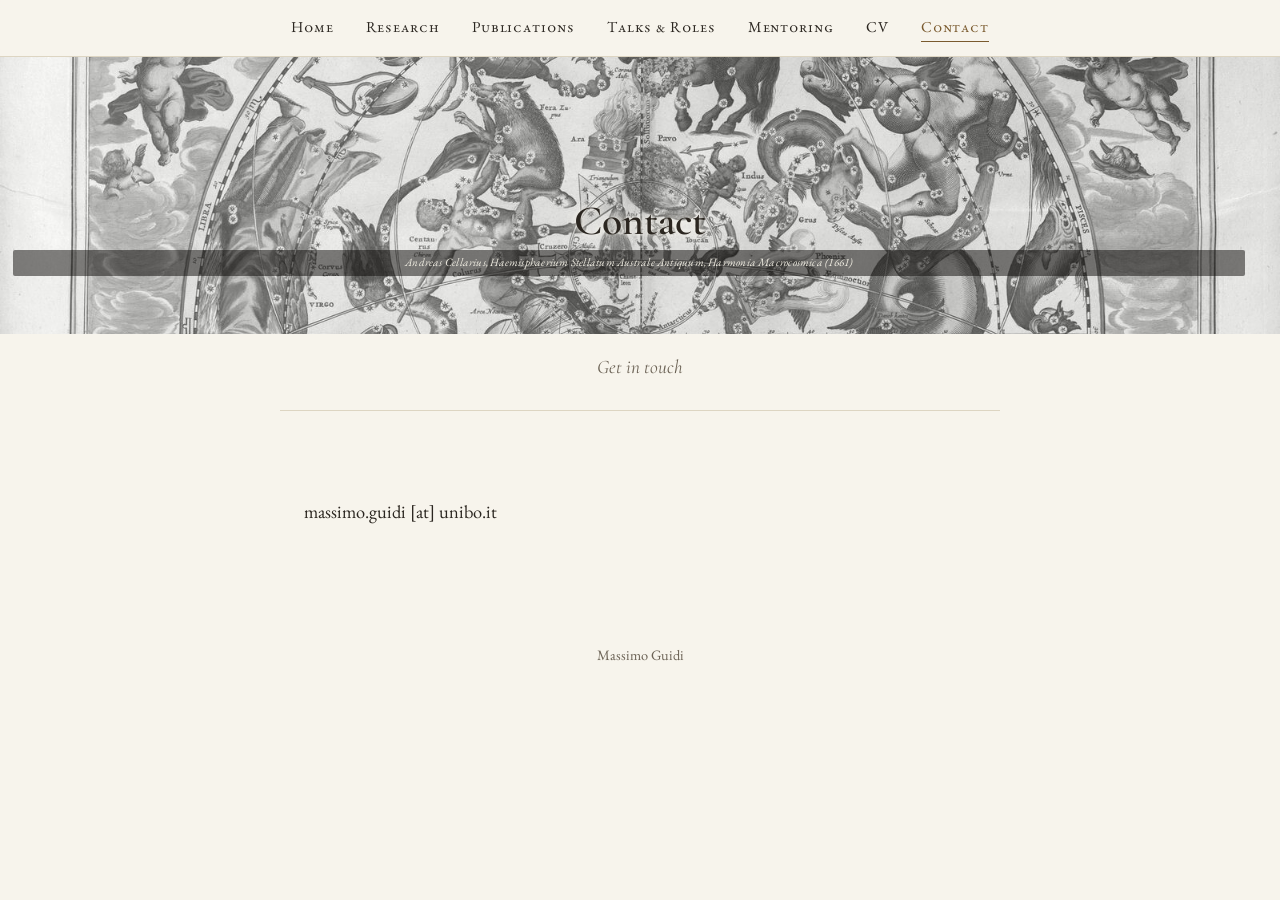
==== contact.html @ 54c82205 "Fix hero centering bug (animation was overriding transform), move card links inside hero image with " ====
<!doctype html>
<html lang="en">
<head>
<meta charset="utf-8">
<meta name="viewport" content="width=device-width, initial-scale=1">
<title>Contact — Massimo Guidi</title>
<link rel="stylesheet" href="style.css">
</head>
<body>

<nav class="topnav static" id="topnav">
  <a href="index.html">Home</a>
  <a href="research.html">Research</a>
  <a href="publications.html">Publications</a>
  <a href="talks.html">Talks &amp; Roles</a>
  <a href="mentoring.html">Mentoring</a>
  <a href="cv.html">CV</a>
  <a href="contact.html" class="current">Contact</a>
</nav>

<header class="page-header contact">
  <h1>Contact</h1>
  <p class="image-credit">Andreas Cellarius, <em>Haemisphaerium Stellatum Australe Antiquum</em>, <em>Harmonia Macrocosmica</em> (1661)</p>
</header>
<p class="page-subtitle">Get in touch</p>

<main>
  <section class="reveal visible">
    <p>massimo.guidi [at] unibo.it</p>
  </section>
</main>

<footer>
  <p>Massimo Guidi</p>
</footer>

<a href="#top" class="back-to-top" id="backToTop" aria-label="Back to top">&#8593;</a>

<script src="script.js"></script>
</body>
</html>
---- style.css ----
@import url('https://fonts.googleapis.com/css2?family=Cormorant+Garamond:ital,wght@0,400;0,600;1,400&family=EB+Garamond:ital,wght@0,400;0,500;1,400&display=swap');

:root {
  --ink: #2b2620;
  --muted: #6b6255;
  --parchment: #f7f4ec;
  --accent: #7a5a2e;
  --rule: #ddd5c2;
  --max-width: 720px;
}

* { box-sizing: border-box; }

html { scroll-behavior: smooth; }

body {
  margin: 0;
  background: var(--parchment);
  color: var(--ink);
  font-family: 'EB Garamond', Georgia, serif;
  font-size: 1.15rem;
  line-height: 1.75;
}

main, footer, .hero-inner {
  max-width: var(--max-width);
  margin: 0 auto;
  padding: 0 1.5rem;
}

main { padding-top: 3rem; padding-bottom: 3rem; }
footer { padding-top: 1.5rem; padding-bottom: 3rem; }

/* Sticky nav, small caps, minimal */
.topnav {
  position: fixed;
  top: 0; left: 0; right: 0;
  z-index: 10;
  display: flex;
  justify-content: center;
  gap: 2rem;
  padding: 0.9rem 1rem;
  background: rgba(247, 244, 236, 0.92);
  backdrop-filter: blur(6px);
  border-bottom: 1px solid var(--rule);
  font-family: 'EB Garamond', Georgia, serif;
  font-variant: small-caps;
  letter-spacing: 0.06em;
  font-size: 0.95rem;
  transform: translateY(-100%);
  transition: transform 0.25s ease;
}

.topnav.visible { transform: translateY(0); }
.topnav.static { position: static; transform: none; }

.topnav a { color: var(--ink); text-decoration: none; }
.topnav a:hover, .topnav a.current { color: var(--accent); border-bottom: 1px solid var(--accent); }

/* Hero: Flammarion engraving, desaturated, vignette for legibility */
.hero {
  position: relative;
  color: #f5f3ec;
  background: #0c0a08;
}

.hero-img {
  display: block;
  width: 100%;
  height: auto;
  filter: grayscale(1) contrast(1.05);
}

.hero::before {
  content: "";
  position: absolute;
  top: 0; left: 0; right: 0;
  height: 50%;
  background: linear-gradient(180deg, rgba(10,9,7,0.82) 0%, rgba(10,9,7,0.45) 65%, rgba(10,9,7,0) 100%);
  pointer-events: none;
  z-index: 1;
}

.hero::after {
  content: "";
  position: absolute;
  bottom: 0; left: 0; right: 0;
  height: 22%;
  background: linear-gradient(0deg, rgba(10,9,7,0.88) 0%, rgba(10,9,7,0.55) 70%, rgba(10,9,7,0) 100%);
  pointer-events: none;
  z-index: 1;
}

.hero-inner {
  position: absolute;
  top: 0; left: 50%;
  width: 100%;
  z-index: 2;
  padding-top: 3rem;
  text-align: center;
  animation: hero-fade-up 1s ease both;
}

@keyframes hero-fade-up {
  from { opacity: 0; transform: translate(-50%, 14px); }
  to   { opacity: 1; transform: translate(-50%, 0); }
}

.hero h1 {
  font-family: 'Cormorant Garamond', Georgia, serif;
  font-weight: 600;
  font-size: clamp(2.4rem, 6vw, 3.4rem);
  margin: 0 0 0.5rem;
  letter-spacing: 0.02em;
}

.hero .tagline {
  font-family: 'Cormorant Garamond', Georgia, serif;
  font-style: italic;
  font-size: 1.35rem;
  color: #e8e4d8;
  margin: 0 auto 0.5rem;
  max-width: 32em;
}

.hero .affiliation {
  font-size: 1rem;
  color: #c9c3b3;
  margin: 0 0 2rem;
  letter-spacing: 0.02em;
}

.icon-links {
  display: flex;
  justify-content: center;
  gap: 1rem;
  margin-bottom: 1rem;
}

.icon-links a {
  color: #e8e4d8;
  display: inline-flex;
  padding: 0.4rem;
  border-radius: 50%;
  transition: color 0.2s ease, background 0.2s ease;
}

.icon-links a:hover {
  color: #ffffff;
  background: rgba(255,255,255,0.12);
}

.hero-cards {
  position: absolute;
  bottom: 0; left: 50%;
  transform: translateX(-50%);
  width: 100%;
  max-width: 780px;
  z-index: 2;
  padding: 1.5rem 1.5rem 2.4rem;
  display: grid;
  grid-template-columns: repeat(auto-fit, minmax(150px, 1fr));
  gap: 0.9rem;
}

.hero-cards a {
  display: block;
  padding: 0.9rem 1rem;
  background: rgba(10, 9, 7, 0.45);
  backdrop-filter: blur(3px);
  border: 1px solid rgba(245, 243, 236, 0.25);
  border-radius: 2px;
  text-align: center;
  text-decoration: none;
  color: #f5f3ec;
  transition: background 0.2s ease, border-color 0.2s ease, transform 0.2s ease;
}

.hero-cards a:hover {
  background: rgba(10, 9, 7, 0.65);
  border-color: #cbb98a;
  transform: translateY(-2px);
}

.hero-cards .card-title {
  display: block;
  font-family: 'Cormorant Garamond', Georgia, serif;
  font-variant: small-caps;
  letter-spacing: 0.06em;
  font-size: 1.15rem;
  margin-bottom: 0.2rem;
}

.hero-cards .card-hint {
  display: block;
  font-size: 0.78rem;
  color: #d6d1c2;
}

.image-credit {
  position: absolute;
  z-index: 2;
  font-family: 'EB Garamond', Georgia, serif;
  font-style: italic;
  font-size: 0.7rem;
  letter-spacing: 0.02em;
  color: #f0ede2;
  background: rgba(10, 9, 7, 0.5);
  padding: 0.2rem 0.55rem;
  border-radius: 2px;
}

.hero .image-credit { bottom: 0.6rem; right: 0.8rem; }

/* Section page header (for inner pages, no big hero) */
.page-header {
  position: relative;
  overflow: hidden;
  padding: 8rem 1.5rem 2.2rem;
  text-align: center;
}

.page-header .image-credit { bottom: 0.5rem; right: 0.7rem; }

.page-subtitle {
  max-width: var(--max-width);
  margin: 0 auto;
  padding: 1.1rem 1.5rem 0;
  text-align: center;
  font-family: 'Cormorant Garamond', Georgia, serif;
  font-style: italic;
  color: var(--muted);
  font-size: 1.2rem;
  border-bottom: 1px solid var(--rule);
  padding-bottom: 1.6rem;
  margin-bottom: 0.5rem;
}

.page-header::before,
.page-header::after {
  content: "";
  position: absolute;
  inset: 0;
}

.page-header::before {
  background-position: center 30%;
  background-size: cover;
  filter: grayscale(1) contrast(1.05);
  opacity: 0.95;
}

.page-header::after {
  background: rgba(247,244,236,0.15);
}

.page-header > * { position: relative; z-index: 1; }

.page-header.research::before      { background-image: url('assets/astronomer.jpg'); }
.page-header.publications::before  { background-image: url('assets/geographer.jpg'); }
.page-header.talks::before         { background-image: url('assets/galileo-telescope.jpg'); }
.page-header.mentoring::before     { background-image: url('assets/cellarius-cosmos.jpg'); }
.page-header.cv::before            { background-image: url('assets/cv-instrument.jpg'); }
.page-header.contact::before       { background-image: url('assets/contact-starchart.jpg'); }

.page-header h1 {
  font-family: 'Cormorant Garamond', Georgia, serif;
  font-weight: 600;
  font-size: 2.6rem;
  margin: 0;
  text-shadow: 0 0 14px var(--parchment), 0 0 4px var(--parchment);
}

/* Content */
section {
  padding: 1.75rem 0;
  border-bottom: 1px solid var(--rule);
  opacity: 0;
  transform: translateY(16px);
  transition: opacity 0.6s ease, transform 0.6s ease;
}

section.visible { opacity: 1; transform: translateY(0); }
section:last-child { border-bottom: none; }

h2 {
  font-family: 'Cormorant Garamond', Georgia, serif;
  font-weight: 600;
  font-size: 1.6rem;
  margin: 0 0 0.85rem;
  color: var(--ink);
}

h3 {
  font-variant: small-caps;
  letter-spacing: 0.05em;
  font-size: 1rem;
  color: var(--muted);
  margin: 1.5rem 0 0.6rem;
  font-weight: 400;
}

p { margin: 0 0 0.9rem; }

ul { margin: 0 0 0.9rem; padding-left: 1.2rem; }
li { margin-bottom: 0.55rem; }

a { color: var(--accent); }
a:hover { color: #55401f; }

/* Ornamental divider between entries */
.entry {
  padding: 0.9rem 0;
  border-top: 1px solid var(--rule);
}

.entry:first-child { border-top: none; padding-top: 0; }

.entry p { margin: 0 0 0.3rem; }
.entry p:last-child { margin-bottom: 0; }

.status {
  font-variant: small-caps;
  letter-spacing: 0.03em;
  font-size: 0.85rem;
  color: var(--accent);
  border: 1px solid var(--accent);
  border-radius: 2px;
  padding: 0.05rem 0.4rem;
  margin-left: 0.4rem;
}

.full-list {
  font-size: 0.95rem;
  color: var(--muted);
}

footer {
  font-size: 0.9rem;
  color: var(--muted);
  text-align: center;
}

/* Back-to-top button */
.back-to-top {
  position: fixed;
  right: 1.25rem;
  bottom: 1.25rem;
  width: 2.4rem;
  height: 2.4rem;
  display: flex;
  align-items: center;
  justify-content: center;
  border-radius: 50%;
  background: var(--accent);
  color: #fff;
  text-decoration: none;
  font-size: 1.1rem;
  opacity: 0;
  pointer-events: none;
  transform: translateY(10px);
  transition: opacity 0.25s ease, transform 0.25s ease;
  box-shadow: 0 2px 8px rgba(0,0,0,0.15);
}

.back-to-top.visible { opacity: 1; pointer-events: auto; transform: translateY(0); }
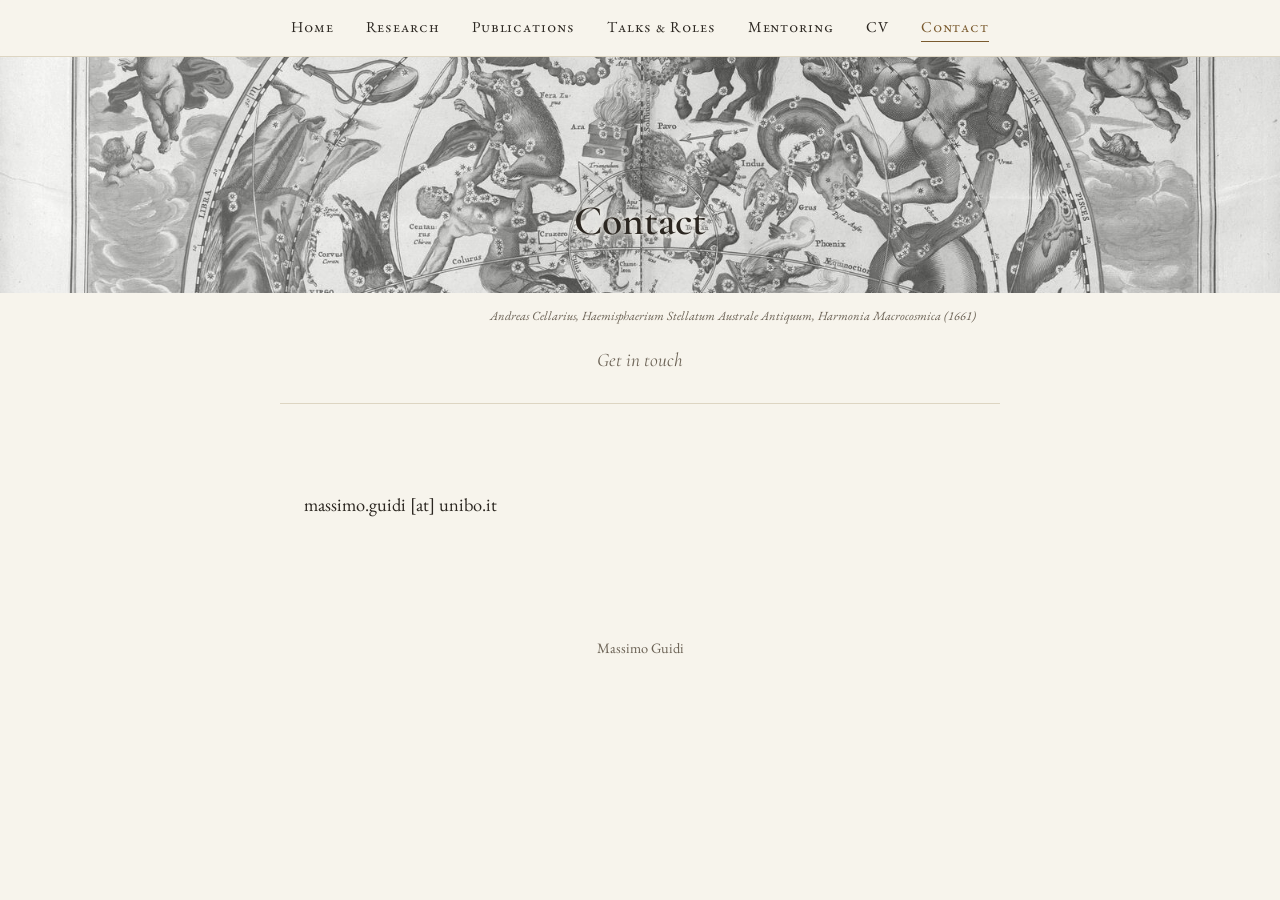
==== commit 790371a6: "Home: bigger text, tighter spacing, PhD line, ornamental divider. Inner pages: move image credit off" ====
--- a/contact.html
+++ b/contact.html
@@ -20,8 +20,8 @@
 
 <header class="page-header contact">
   <h1>Contact</h1>
-  <p class="image-credit">Andreas Cellarius, <em>Haemisphaerium Stellatum Australe Antiquum</em>, <em>Harmonia Macrocosmica</em> (1661)</p>
 </header>
+<p class="page-credit">Andreas Cellarius, <em>Haemisphaerium Stellatum Australe Antiquum</em>, <em>Harmonia Macrocosmica</em> (1661)</p>
 <p class="page-subtitle">Get in touch</p>
 
 <main>
--- a/style.css
+++ b/style.css
@@ -109,41 +109,69 @@
 .hero h1 {
   font-family: 'Cormorant Garamond', Georgia, serif;
   font-weight: 600;
-  font-size: clamp(2.4rem, 6vw, 3.4rem);
-  margin: 0 0 0.5rem;
+  font-size: clamp(3rem, 7.5vw, 4.6rem);
+  margin: 0 0 0.6rem;
   letter-spacing: 0.02em;
 }
 
 .hero .tagline {
   font-family: 'Cormorant Garamond', Georgia, serif;
   font-style: italic;
-  font-size: 1.35rem;
+  font-size: clamp(1.3rem, 2.2vw, 1.7rem);
   color: #e8e4d8;
-  margin: 0 auto 0.5rem;
-  max-width: 32em;
+  margin: 0 auto 0.7rem;
+  max-width: 34em;
 }
 
 .hero .affiliation {
+  font-size: 1.15rem;
+  color: #c9c3b3;
+  margin: 0 0 0.35rem;
+  letter-spacing: 0.02em;
+}
+
+.hero .phd-line {
   font-size: 1rem;
-  color: #c9c3b3;
-  margin: 0 0 2rem;
+  color: #a9a6d6;
+  margin: 0 0 1.4rem;
   letter-spacing: 0.02em;
+  font-variant: small-caps;
+}
+
+.hero-divider {
+  width: 90px;
+  height: 1px;
+  margin: 0 auto 1.5rem;
+  background: linear-gradient(90deg, transparent, #cbb98a, transparent);
+  position: relative;
+}
+
+.hero-divider::after {
+  content: "✦";
+  position: absolute;
+  top: 50%; left: 50%;
+  transform: translate(-50%, -50%);
+  color: #cbb98a;
+  font-size: 0.85rem;
+  background: transparent;
 }
 
 .icon-links {
   display: flex;
   justify-content: center;
-  gap: 1rem;
-  margin-bottom: 1rem;
+  gap: 1.1rem;
+  margin-bottom: 0;
 }
 
 .icon-links a {
   color: #e8e4d8;
   display: inline-flex;
-  padding: 0.4rem;
+  padding: 0.45rem;
   border-radius: 50%;
   transition: color 0.2s ease, background 0.2s ease;
 }
+
+.icon-links a svg { width: 22px; height: 22px; }
 
 .icon-links a:hover {
   color: #ffffff;
@@ -152,20 +180,20 @@
 
 .hero-cards {
   position: absolute;
-  bottom: 0; left: 50%;
+  bottom: 12%; left: 50%;
   transform: translateX(-50%);
   width: 100%;
-  max-width: 780px;
+  max-width: 840px;
   z-index: 2;
-  padding: 1.5rem 1.5rem 2.4rem;
+  padding: 0 1.5rem;
   display: grid;
-  grid-template-columns: repeat(auto-fit, minmax(150px, 1fr));
-  gap: 0.9rem;
+  grid-template-columns: repeat(auto-fit, minmax(160px, 1fr));
+  gap: 1.1rem;
 }
 
 .hero-cards a {
   display: block;
-  padding: 0.9rem 1rem;
+  padding: 1.15rem 1.1rem;
   background: rgba(10, 9, 7, 0.45);
   backdrop-filter: blur(3px);
   border: 1px solid rgba(245, 243, 236, 0.25);
@@ -187,13 +215,13 @@
   font-family: 'Cormorant Garamond', Georgia, serif;
   font-variant: small-caps;
   letter-spacing: 0.06em;
-  font-size: 1.15rem;
-  margin-bottom: 0.2rem;
+  font-size: 1.35rem;
+  margin-bottom: 0.25rem;
 }
 
 .hero-cards .card-hint {
   display: block;
-  font-size: 0.78rem;
+  font-size: 0.85rem;
   color: #d6d1c2;
 }
 
@@ -220,7 +248,16 @@
   text-align: center;
 }
 
-.page-header .image-credit { bottom: 0.5rem; right: 0.7rem; }
+.page-credit {
+  max-width: var(--max-width);
+  margin: 0.7rem auto 0;
+  padding: 0 1.5rem;
+  text-align: right;
+  font-family: 'EB Garamond', Georgia, serif;
+  font-style: italic;
+  font-size: 0.78rem;
+  color: var(--muted);
+}
 
 .page-subtitle {
   max-width: var(--max-width);
@@ -307,6 +344,11 @@
 
 a { color: var(--accent); }
 a:hover { color: #55401f; }
+
+.links {
+  font-size: 0.85rem;
+  letter-spacing: 0.02em;
+}
 
 /* Ornamental divider between entries */
 .entry {
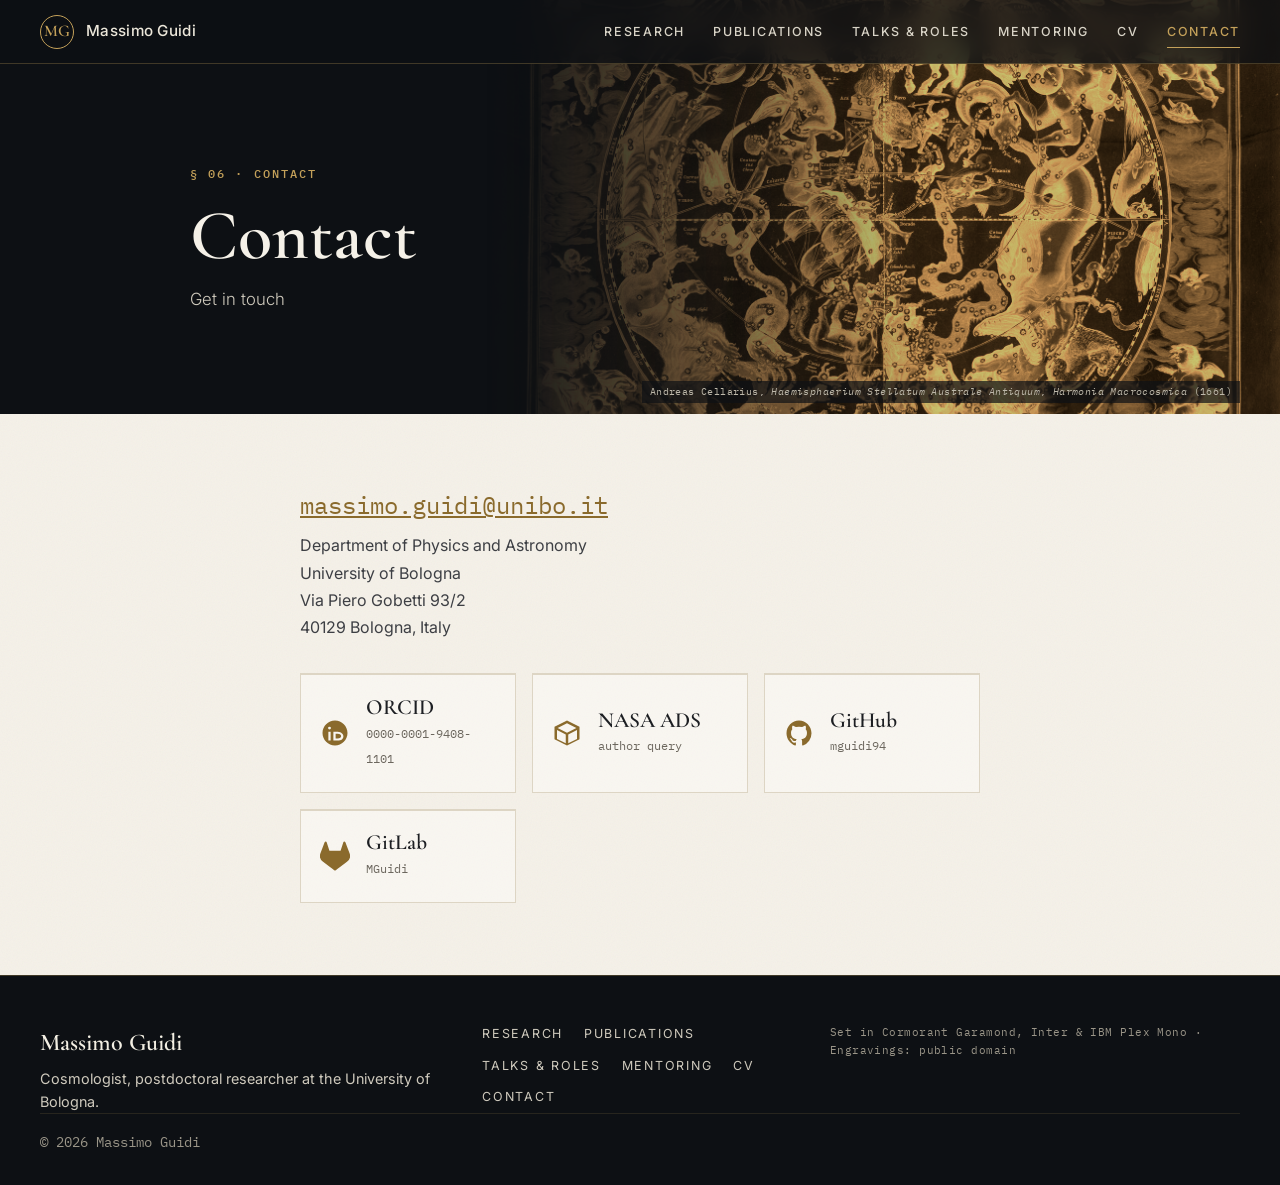
==== commit 6b1383c3: "Redesign 2026: Harmonia Nova (engravings + editorial UI), pages regenerated from CV Co-Authored-By: " ====
--- a/contact.html
+++ b/contact.html
@@ -3,39 +3,66 @@
 <head>
 <meta charset="utf-8">
 <meta name="viewport" content="width=device-width, initial-scale=1">
-<title>Contact — Massimo Guidi</title>
+<title>Contact · Massimo Guidi</title>
+<meta name="description" content="Get in touch">
+<script>document.documentElement.classList.add('js');</script>
 <link rel="stylesheet" href="style.css">
 </head>
 <body>
-
-<nav class="topnav static" id="topnav">
-  <a href="index.html">Home</a>
-  <a href="research.html">Research</a>
-  <a href="publications.html">Publications</a>
-  <a href="talks.html">Talks &amp; Roles</a>
-  <a href="mentoring.html">Mentoring</a>
-  <a href="cv.html">CV</a>
-  <a href="contact.html" class="current">Contact</a>
+<nav class="topnav" id="topnav" aria-label="Main">
+  <a class="brand" href="index.html"><span class="mono-mark" aria-hidden="true">MG</span><span>Massimo Guidi</span></a>
+  <button class="nav-toggle" id="navToggle" aria-label="Toggle menu" aria-expanded="false" aria-controls="navLinks"><span></span></button>
+  <div class="nav-links" id="navLinks">
+    <a href="research.html">Research</a>
+    <a href="publications.html">Publications</a>
+    <a href="talks.html">Talks &amp; Roles</a>
+    <a href="mentoring.html">Mentoring</a>
+    <a href="cv.html">CV</a>
+    <a href="contact.html" class="current" aria-current="page">Contact</a>
+  </div>
 </nav>
 
-<header class="page-header contact">
-  <h1>Contact</h1>
+<header class="page-hero">
+  <img class="ph-img" src="assets/contact-starchart.jpg" alt="Engraving of a southern star chart">
+  <div class="page-hero-inner">
+    <p class="eyebrow">§ 06 · CONTACT</p>
+    <h1>Contact</h1>
+    <p class="sub">Get in touch</p>
+  </div>
+  <p class="page-credit">Andreas Cellarius, <em>Haemisphaerium Stellatum Australe Antiquum</em>, <em>Harmonia Macrocosmica</em> (1661)</p>
 </header>
-<p class="page-credit">Andreas Cellarius, <em>Haemisphaerium Stellatum Australe Antiquum</em>, <em>Harmonia Macrocosmica</em> (1661)</p>
-<p class="page-subtitle">Get in touch</p>
 
-<main>
-  <section class="reveal visible">
-    <p>massimo.guidi [at] unibo.it</p>
-  </section>
+<main class="page">
+  <div class="wrap narrow">
+    <p class="mailline"><a href="mailto:massimo.guidi@unibo.it">massimo.guidi@unibo.it</a></p>
+    <address class="addr">Department of Physics and Astronomy<br>University of Bologna<br>Via Piero Gobetti 93/2<br>40129 Bologna, Italy</address>
+    <div class="linkcards">
+      <a class="linkcard reveal" href="https://orcid.org/0000-0001-9408-1101" target="_blank" rel="noopener" aria-label="ORCID"><svg viewBox="0 0 24 24" width="30" height="30" aria-hidden="true"><path fill="currentColor" d="M12 2C6.48 2 2 6.48 2 12s4.48 10 10 10 10-4.48 10-10S17.52 2 12 2zM7.6 6.9a1.15 1.15 0 1 1 0 2.3 1.15 1.15 0 0 1 0-2.3zM8.5 10.9v7.1H6.7v-7.1h1.8zm2.2 0h3.4c3.2 0 4.6 2.3 4.6 3.6 0 2-1.6 3.5-4.6 3.5h-3.4v-7.1zm1.8 1.6v3.9h1.5c2 0 2.9-1 2.9-2s-.8-1.9-2.9-1.9h-1.5z"/></svg><span><b>ORCID</b><small>0000-0001-9408-1101</small></span></a>
+      <a class="linkcard reveal" href="https://ui.adsabs.harvard.edu/search/q=author%3A%22Guidi%2C%20M.%22&sort=date%20desc" target="_blank" rel="noopener" aria-label="ADS"><svg viewBox="0 0 24 24" width="30" height="30" aria-hidden="true"><path fill="currentColor" d="M12 2 2 7v10l10 5 10-5V7L12 2zm0 2.2 7.5 3.8L12 11.8 4.5 8 12 4.2zM4 9.6l7 3.5v7.1l-7-3.5V9.6zm9 10.6v-7.1l7-3.5v7.1l-7 3.5z"/></svg><span><b>NASA ADS</b><small>author query</small></span></a>
+      <a class="linkcard reveal" href="https://github.com/mguidi94" target="_blank" rel="noopener" aria-label="GitHub"><svg viewBox="0 0 24 24" width="30" height="30" aria-hidden="true"><path fill="currentColor" d="M12 2C6.48 2 2 6.58 2 12.25c0 4.53 2.87 8.37 6.84 9.73.5.1.68-.22.68-.49v-1.9c-2.78.62-3.37-1.2-3.37-1.2-.46-1.2-1.11-1.52-1.11-1.52-.9-.63.07-.62.07-.62 1 .07 1.53 1.05 1.53 1.05.9 1.57 2.34 1.12 2.91.86.09-.67.35-1.12.63-1.38-2.22-.26-4.56-1.14-4.56-5.07 0-1.12.39-2.04 1.03-2.76-.1-.26-.45-1.32.1-2.75 0 0 .84-.28 2.75 1.05a9.3 9.3 0 0 1 5 0c1.9-1.33 2.75-1.05 2.75-1.05.55 1.43.2 2.49.1 2.75.64.72 1.03 1.64 1.03 2.76 0 3.94-2.34 4.8-4.57 5.06.36.32.68.94.68 1.9v2.82c0 .27.18.6.69.49A10.26 10.26 0 0 0 22 12.25C22 6.58 17.52 2 12 2z"/></svg><span><b>GitHub</b><small>mguidi94</small></span></a>
+      <a class="linkcard reveal" href="https://gitlab.com/MGuidi" target="_blank" rel="noopener" aria-label="GitLab"><svg viewBox="0 0 24 24" width="30" height="30" aria-hidden="true"><path fill="currentColor" d="m23.6004 9.5927-.0337-.0862L20.3.9814a.851.851 0 0 0-.3362-.405.8748.8748 0 0 0-.9997.0539.8748.8748 0 0 0-.29.4399l-2.2055 6.748H7.5375l-2.2057-6.748a.8573.8573 0 0 0-.29-.4412.8748.8748 0 0 0-.9997-.0537.8585.8585 0 0 0-.3362.4049L.4332 9.5015l-.0325.0862a6.0657 6.0657 0 0 0 2.0119 7.0105l.0113.0087.03.0213 4.976 3.7264 2.462 1.8633 1.4995 1.1321a1.0085 1.0085 0 0 0 1.2197 0l1.4995-1.1321 2.4619-1.8633 5.006-3.7489.0125-.01a6.0682 6.0682 0 0 0 2.0094-7.003z"/></svg><span><b>GitLab</b><small>MGuidi</small></span></a>
+    </div>
+  </div>
 </main>
 
-<footer>
-  <p>Massimo Guidi</p>
+<footer class="site-footer">
+  <div class="foot-grid">
+    <div>
+      <h4>Massimo Guidi</h4>
+      <p>Cosmologist, postdoctoral researcher at the University of Bologna.</p>
+    </div>
+    <nav aria-label="Footer">
+      <a href="research.html">Research</a>
+      <a href="publications.html">Publications</a>
+      <a href="talks.html">Talks &amp; Roles</a>
+      <a href="mentoring.html">Mentoring</a>
+      <a href="cv.html">CV</a>
+      <a href="contact.html">Contact</a>
+    </nav>
+    <p class="mono">Set in Cormorant Garamond, Inter &amp; IBM Plex Mono · Engravings: public domain</p>
+  </div>
+  <p class="foot-copy">© 2026 Massimo Guidi</p>
 </footer>
-
-<a href="#top" class="back-to-top" id="backToTop" aria-label="Back to top">&#8593;</a>
-
 <script src="script.js"></script>
 </body>
 </html>
--- a/style.css
+++ b/style.css
@@ -1,408 +1,560 @@
-@import url('https://fonts.googleapis.com/css2?family=Cormorant+Garamond:ital,wght@0,400;0,600;1,400&family=EB+Garamond:ital,wght@0,400;0,500;1,400&display=swap');
-
+@import url('https://fonts.googleapis.com/css2?family=Cormorant+Garamond:ital,wght@0,500;0,600;1,400&family=EB+Garamond:ital,wght@0,400;0,500;1,400&family=Inter:wght@300;400;500;600&family=IBM+Plex+Mono:wght@400;500&display=swap');
+
+/* ---------- Design tokens ---------- */
 :root {
-  --ink: #2b2620;
-  --muted: #6b6255;
-  --parchment: #f7f4ec;
-  --accent: #7a5a2e;
-  --rule: #ddd5c2;
-  --max-width: 720px;
+  --night: #0d1014;
+  --night-2: #151a21;
+  --paper: #f5f1e8;
+  --ink: #1d1f23;
+  --muted: #6c675e;
+  --muted-dark: #9a9588;
+  --brass: #c4a15a;
+  --brass-deep: #8a6a2c;
+  --hair: rgba(196, 161, 90, 0.28);
+  --rule: #ddd5c4;
+
+  --f-display: 'Cormorant Garamond', 'Cormorant', Garamond, 'Times New Roman', serif;
+  --f-ui: 'Inter', system-ui, -apple-system, 'Segoe UI', Roboto, Helvetica, Arial, sans-serif;
+  --f-mono: 'IBM Plex Mono', ui-monospace, 'SF Mono', Menlo, Consolas, 'Liberation Mono', monospace;
+  --f-read: 'EB Garamond', Georgia, 'Times New Roman', serif;
+
+  --nav-h: 64px;
+  --gutter: clamp(1rem, 4vw, 2.5rem);
+  --grain: url("data:image/svg+xml;utf8,<svg xmlns='http://www.w3.org/2000/svg' width='220' height='220'><filter id='n'><feTurbulence type='fractalNoise' baseFrequency='.8' numOctaves='2' stitchTiles='stitch'/></filter><rect width='100%' height='100%' filter='url(%23n)' opacity='.05'/></svg>");
 }
 
 * { box-sizing: border-box; }
-
-html { scroll-behavior: smooth; }
+html { scroll-behavior: smooth; -webkit-text-size-adjust: 100%; }
 
 body {
   margin: 0;
-  background: var(--parchment);
+  background-color: var(--paper);
+  background-image: var(--grain);
   color: var(--ink);
-  font-family: 'EB Garamond', Georgia, serif;
-  font-size: 1.15rem;
-  line-height: 1.75;
-}
-
-main, footer, .hero-inner {
-  max-width: var(--max-width);
-  margin: 0 auto;
-  padding: 0 1.5rem;
-}
-
-main { padding-top: 3rem; padding-bottom: 3rem; }
-footer { padding-top: 1.5rem; padding-bottom: 3rem; }
-
-/* Sticky nav, small caps, minimal */
+  font-family: var(--f-ui);
+  font-size: 1rem;
+  line-height: 1.6;
+  overflow-x: hidden;
+}
+
+img { max-width: 100%; display: block; }
+a { color: var(--brass-deep); }
+a:hover { color: var(--ink); }
+
+:focus-visible {
+  outline: 2px solid var(--brass);
+  outline-offset: 3px;
+  border-radius: 2px;
+}
+
+.wrap { max-width: 980px; margin: 0 auto; padding: 0 var(--gutter); }
+.wrap.narrow { max-width: 760px; }
+
+/* ---------- Eyebrow ---------- */
+.eyebrow {
+  font-family: var(--f-mono);
+  font-size: 0.72rem;
+  text-transform: uppercase;
+  letter-spacing: 0.18em;
+  color: var(--brass);
+  margin: 0 0 1rem;
+  font-weight: 500;
+}
+.on-paper .eyebrow, .paper .eyebrow { color: var(--brass-deep); }
+
+/* ---------- Top navigation ---------- */
 .topnav {
+  position: sticky;
+  top: 0;
+  z-index: 50;
+  display: flex;
+  align-items: center;
+  justify-content: space-between;
+  gap: 1.5rem;
+  height: var(--nav-h);
+  padding: 0 var(--gutter);
+  background: rgba(13, 16, 20, 0.78);
+  -webkit-backdrop-filter: blur(12px);
+  backdrop-filter: blur(12px);
+  border-bottom: 1px solid var(--hair);
+  transition: background 0.3s ease, border-color 0.3s ease;
+}
+.topnav.home {
   position: fixed;
-  top: 0; left: 0; right: 0;
-  z-index: 10;
-  display: flex;
-  justify-content: center;
-  gap: 2rem;
-  padding: 0.9rem 1rem;
-  background: rgba(247, 244, 236, 0.92);
-  backdrop-filter: blur(6px);
-  border-bottom: 1px solid var(--rule);
-  font-family: 'EB Garamond', Georgia, serif;
-  font-variant: small-caps;
-  letter-spacing: 0.06em;
+  left: 0; right: 0;
+  background: transparent;
+  -webkit-backdrop-filter: none;
+  backdrop-filter: none;
+  border-bottom-color: transparent;
+}
+.topnav.home.scrolled, .topnav.home.open {
+  background: rgba(13, 16, 20, 0.78);
+  -webkit-backdrop-filter: blur(12px);
+  backdrop-filter: blur(12px);
+  border-bottom-color: var(--hair);
+}
+
+.brand {
+  display: inline-flex;
+  align-items: center;
+  gap: 0.75rem;
+  color: #ece7da;
+  text-decoration: none;
+  font-family: var(--f-ui);
+  font-weight: 500;
   font-size: 0.95rem;
-  transform: translateY(-100%);
-  transition: transform 0.25s ease;
-}
-
-.topnav.visible { transform: translateY(0); }
-.topnav.static { position: static; transform: none; }
-
-.topnav a { color: var(--ink); text-decoration: none; }
-.topnav a:hover, .topnav a.current { color: var(--accent); border-bottom: 1px solid var(--accent); }
-
-/* Hero: Flammarion engraving, desaturated, vignette for legibility */
+  letter-spacing: 0.02em;
+  white-space: nowrap;
+}
+.brand:hover { color: var(--brass); }
+.mono-mark {
+  display: inline-grid;
+  place-items: center;
+  width: 34px; height: 34px;
+  border: 1px solid var(--brass);
+  border-radius: 50%;
+  font-family: var(--f-display);
+  font-weight: 600;
+  font-size: 1.02rem;
+  letter-spacing: 0.02em;
+  color: var(--brass);
+}
+
+.nav-links { display: flex; align-items: center; gap: clamp(1rem, 2.2vw, 2rem); }
+.nav-links a {
+  position: relative;
+  color: #d9d4c7;
+  text-decoration: none;
+  font-family: var(--f-ui);
+  font-weight: 500;
+  font-size: 0.78rem;
+  text-transform: uppercase;
+  letter-spacing: 0.14em;
+  padding: 0.4rem 0;
+  transition: color 0.2s ease;
+}
+.nav-links a::after {
+  content: '';
+  position: absolute;
+  left: 50%; right: 50%;
+  bottom: 0;
+  height: 1px;
+  background: var(--brass);
+  transition: left 0.3s ease, right 0.3s ease;
+}
+.nav-links a:hover, .nav-links a.current { color: var(--brass); }
+.nav-links a:hover::after, .nav-links a.current::after { left: 0; right: 0; }
+
+.nav-toggle {
+  display: none;
+  width: 42px; height: 42px;
+  padding: 0;
+  background: transparent;
+  border: 1px solid var(--hair);
+  border-radius: 4px;
+  cursor: pointer;
+  position: relative;
+}
+.nav-toggle span, .nav-toggle span::before, .nav-toggle span::after {
+  content: '';
+  position: absolute;
+  left: 11px; right: 11px;
+  height: 1.5px;
+  background: #d9d4c7;
+  transition: transform 0.25s ease, opacity 0.2s ease;
+}
+.nav-toggle span { top: 50%; }
+.nav-toggle span::before { left: 0; right: 0; top: -6px; }
+.nav-toggle span::after { left: 0; right: 0; top: 6px; }
+.topnav.open .nav-toggle span { background: transparent; }
+.topnav.open .nav-toggle span::before { transform: translateY(6px) rotate(45deg); }
+.topnav.open .nav-toggle span::after { transform: translateY(-6px) rotate(-45deg); }
+
+@media (max-width: 760px) {
+  .nav-toggle { display: block; }
+  .nav-links {
+    position: absolute;
+    top: var(--nav-h);
+    left: 0; right: 0;
+    flex-direction: column;
+    align-items: stretch;
+    gap: 0;
+    padding: 0.5rem var(--gutter) 1rem;
+    background: rgba(13, 16, 20, 0.97);
+    border-bottom: 1px solid var(--hair);
+    display: none;
+  }
+  .topnav.open .nav-links { display: flex; }
+  .nav-links a { padding: 0.9rem 0; border-bottom: 1px solid rgba(196, 161, 90, 0.12); }
+  .nav-links a::after { display: none; }
+}
+
+/* ---------- Hero (home) ---------- */
 .hero {
   position: relative;
-  color: #f5f3ec;
-  background: #0c0a08;
-}
-
-.hero-img {
-  display: block;
-  width: 100%;
-  height: auto;
-  filter: grayscale(1) contrast(1.05);
-}
-
+  min-height: 100vh;
+  min-height: 100svh;
+  background: var(--night);
+  color: #ece7da;
+  display: flex;
+  align-items: center;
+  padding: calc(var(--nav-h) + 2rem) var(--gutter) 3rem;
+  overflow: hidden;
+  isolation: isolate;
+}
 .hero::before {
-  content: "";
-  position: absolute;
-  top: 0; left: 0; right: 0;
-  height: 50%;
-  background: linear-gradient(180deg, rgba(10,9,7,0.82) 0%, rgba(10,9,7,0.45) 65%, rgba(10,9,7,0) 100%);
-  pointer-events: none;
-  z-index: 1;
-}
-
-.hero::after {
-  content: "";
-  position: absolute;
-  bottom: 0; left: 0; right: 0;
-  height: 22%;
-  background: linear-gradient(0deg, rgba(10,9,7,0.88) 0%, rgba(10,9,7,0.55) 70%, rgba(10,9,7,0) 100%);
-  pointer-events: none;
-  z-index: 1;
-}
-
-.hero-inner {
-  position: absolute;
-  top: 0; left: 50%;
-  width: 100%;
-  z-index: 2;
-  padding-top: 3rem;
-  text-align: center;
-  animation: hero-fade-up 1s ease both;
-}
-
-@keyframes hero-fade-up {
-  from { opacity: 0; transform: translate(-50%, 14px); }
-  to   { opacity: 1; transform: translate(-50%, 0); }
-}
-
-.hero h1 {
-  font-family: 'Cormorant Garamond', Georgia, serif;
-  font-weight: 600;
-  font-size: clamp(3rem, 7.5vw, 4.6rem);
-  margin: 0 0 0.6rem;
-  letter-spacing: 0.02em;
-}
-
-.hero .tagline {
-  font-family: 'Cormorant Garamond', Georgia, serif;
-  font-style: italic;
-  font-size: clamp(1.3rem, 2.2vw, 1.7rem);
-  color: #e8e4d8;
-  margin: 0 auto 0.7rem;
-  max-width: 34em;
-}
-
-.hero .affiliation {
-  font-size: 1.15rem;
-  color: #c9c3b3;
-  margin: 0 0 0.35rem;
-  letter-spacing: 0.02em;
-}
-
-.hero .phd-line {
-  font-size: 1rem;
-  color: #a9a6d6;
-  margin: 0 0 1.4rem;
-  letter-spacing: 0.02em;
-  font-variant: small-caps;
-}
-
-.hero-divider {
-  width: 90px;
-  height: 1px;
-  margin: 0 auto 1.5rem;
-  background: linear-gradient(90deg, transparent, #cbb98a, transparent);
-  position: relative;
-}
-
-.hero-divider::after {
-  content: "✦";
-  position: absolute;
-  top: 50%; left: 50%;
-  transform: translate(-50%, -50%);
-  color: #cbb98a;
-  font-size: 0.85rem;
-  background: transparent;
-}
-
-.icon-links {
-  display: flex;
-  justify-content: center;
-  gap: 1.1rem;
-  margin-bottom: 0;
-}
-
-.icon-links a {
-  color: #e8e4d8;
-  display: inline-flex;
-  padding: 0.45rem;
-  border-radius: 50%;
-  transition: color 0.2s ease, background 0.2s ease;
-}
-
-.icon-links a svg { width: 22px; height: 22px; }
-
-.icon-links a:hover {
-  color: #ffffff;
-  background: rgba(255,255,255,0.12);
-}
-
-.hero-cards {
-  position: absolute;
-  bottom: 12%; left: 50%;
-  transform: translateX(-50%);
-  width: 100%;
-  max-width: 840px;
-  z-index: 2;
-  padding: 0 1.5rem;
-  display: grid;
-  grid-template-columns: repeat(auto-fit, minmax(160px, 1fr));
-  gap: 1.1rem;
-}
-
-.hero-cards a {
-  display: block;
-  padding: 1.15rem 1.1rem;
-  background: rgba(10, 9, 7, 0.45);
-  backdrop-filter: blur(3px);
-  border: 1px solid rgba(245, 243, 236, 0.25);
-  border-radius: 2px;
-  text-align: center;
-  text-decoration: none;
-  color: #f5f3ec;
-  transition: background 0.2s ease, border-color 0.2s ease, transform 0.2s ease;
-}
-
-.hero-cards a:hover {
-  background: rgba(10, 9, 7, 0.65);
-  border-color: #cbb98a;
-  transform: translateY(-2px);
-}
-
-.hero-cards .card-title {
-  display: block;
-  font-family: 'Cormorant Garamond', Georgia, serif;
-  font-variant: small-caps;
-  letter-spacing: 0.06em;
-  font-size: 1.35rem;
-  margin-bottom: 0.25rem;
-}
-
-.hero-cards .card-hint {
-  display: block;
-  font-size: 0.85rem;
-  color: #d6d1c2;
-}
-
-.image-credit {
-  position: absolute;
-  z-index: 2;
-  font-family: 'EB Garamond', Georgia, serif;
-  font-style: italic;
-  font-size: 0.7rem;
-  letter-spacing: 0.02em;
-  color: #f0ede2;
-  background: rgba(10, 9, 7, 0.5);
-  padding: 0.2rem 0.55rem;
-  border-radius: 2px;
-}
-
-.hero .image-credit { bottom: 0.6rem; right: 0.8rem; }
-
-/* Section page header (for inner pages, no big hero) */
-.page-header {
-  position: relative;
-  overflow: hidden;
-  padding: 8rem 1.5rem 2.2rem;
-  text-align: center;
-}
-
-.page-credit {
-  max-width: var(--max-width);
-  margin: 0.7rem auto 0;
-  padding: 0 1.5rem;
-  text-align: right;
-  font-family: 'EB Garamond', Georgia, serif;
-  font-style: italic;
-  font-size: 0.78rem;
-  color: var(--muted);
-}
-
-.page-subtitle {
-  max-width: var(--max-width);
-  margin: 0 auto;
-  padding: 1.1rem 1.5rem 0;
-  text-align: center;
-  font-family: 'Cormorant Garamond', Georgia, serif;
-  font-style: italic;
-  color: var(--muted);
-  font-size: 1.2rem;
-  border-bottom: 1px solid var(--rule);
-  padding-bottom: 1.6rem;
-  margin-bottom: 0.5rem;
-}
-
-.page-header::before,
-.page-header::after {
-  content: "";
+  content: '';
   position: absolute;
   inset: 0;
-}
-
-.page-header::before {
-  background-position: center 30%;
-  background-size: cover;
-  filter: grayscale(1) contrast(1.05);
-  opacity: 0.95;
-}
-
-.page-header::after {
-  background: rgba(247,244,236,0.15);
-}
-
-.page-header > * { position: relative; z-index: 1; }
-
-.page-header.research::before      { background-image: url('assets/astronomer.jpg'); }
-.page-header.publications::before  { background-image: url('assets/geographer.jpg'); }
-.page-header.talks::before         { background-image: url('assets/galileo-telescope.jpg'); }
-.page-header.mentoring::before     { background-image: url('assets/cellarius-cosmos.jpg'); }
-.page-header.cv::before            { background-image: url('assets/cv-instrument.jpg'); }
-.page-header.contact::before       { background-image: url('assets/contact-starchart.jpg'); }
-
-.page-header h1 {
-  font-family: 'Cormorant Garamond', Georgia, serif;
+  z-index: -1;
+  background-image:
+    linear-gradient(var(--hair) 1px, transparent 1px),
+    linear-gradient(90deg, var(--hair) 1px, transparent 1px);
+  background-size: 80px 80px;
+  opacity: 0.55;
+  -webkit-mask-image: radial-gradient(ellipse 70% 70% at 50% 50%, #000 15%, transparent 75%);
+  mask-image: radial-gradient(ellipse 70% 70% at 50% 50%, #000 15%, transparent 75%);
+}
+.hero-grid {
+  width: 100%;
+  max-width: 1240px;
+  margin: 0 auto;
+  display: grid;
+  grid-template-columns: 7fr 5fr;
+  gap: clamp(1.5rem, 4vw, 4rem);
+  align-items: center;
+}
+.hero h1 {
+  margin: 0 0 1.5rem;
+  font-family: var(--f-display);
   font-weight: 600;
-  font-size: 2.6rem;
-  margin: 0;
-  text-shadow: 0 0 14px var(--parchment), 0 0 4px var(--parchment);
-}
-
-/* Content */
-section {
-  padding: 1.75rem 0;
+  font-size: clamp(3.2rem, 8.5vw, 6.5rem);
+  line-height: 0.95;
+  letter-spacing: -0.01em;
+  color: #f3efe3;
+}
+.hero h1 span { display: block; }
+.hero h1 em { font-style: italic; font-weight: 500; color: var(--brass); }
+.tagline {
+  font-family: var(--f-ui);
+  font-weight: 300;
+  font-size: 1.15rem;
+  line-height: 1.6;
+  max-width: 34ch;
+  color: #cfcabd;
+  margin: 0 0 2rem;
+}
+.stats { display: flex; flex-wrap: wrap; gap: 0.5rem 2.2rem; margin: 0 0 0.4rem; font-family: var(--f-mono); }
+.stat b { display: block; font-weight: 500; font-size: clamp(1.9rem, 3.4vw, 2.6rem); line-height: 1.1; color: #f3efe3; }
+.stat small { font-size: 0.68rem; letter-spacing: 0.14em; text-transform: uppercase; color: var(--muted-dark); }
+.stats-cap { font-family: var(--f-mono); font-size: 0.65rem; letter-spacing: 0.16em; text-transform: uppercase; color: var(--muted-dark); margin: 0 0 2rem; }
+
+.actions { display: flex; flex-wrap: wrap; align-items: center; gap: 0.8rem 1rem; }
+.btn {
+  display: inline-block;
+  padding: 0.75rem 1.5rem;
+  font-family: var(--f-ui);
+  font-weight: 500;
+  font-size: 0.8rem;
+  text-transform: uppercase;
+  letter-spacing: 0.14em;
+  text-decoration: none;
+  border: 1px solid var(--brass);
+  border-radius: 2px;
+  transition: background 0.2s ease, color 0.2s ease;
+}
+.btn.solid { background: var(--brass); color: var(--night); }
+.btn.solid:hover { background: #d8b970; color: var(--night); }
+.btn.outline { color: var(--brass); background: transparent; }
+.btn.outline:hover { background: rgba(196, 161, 90, 0.14); color: #e3c887; }
+.btn.dark { background: var(--night); color: var(--brass); border-color: var(--night); }
+.btn.dark:hover { background: var(--night-2); color: #e3c887; }
+
+.icon-links { display: flex; gap: 0.4rem; margin-left: 0.4rem; }
+.icon-links a {
+  display: grid; place-items: center;
+  width: 40px; height: 40px;
+  color: #cfcabd;
+  border: 1px solid transparent;
+  border-radius: 50%;
+  transition: color 0.2s ease, border-color 0.2s ease;
+}
+.icon-links a:hover { color: var(--brass); border-color: var(--hair); }
+
+/* astrolabe */
+.astro { position: relative; width: 100%; max-width: 560px; margin: 0 auto; aspect-ratio: 1; }
+.astro-img {
+  position: absolute;
+  inset: 20%;
+  width: 60%; height: 60%;
+  border-radius: 50%;
+  object-fit: cover;
+  object-position: 50% 42%;
+  border: 1px solid var(--hair);
+  filter: invert(1) grayscale(1) sepia(1) saturate(2.2) hue-rotate(-8deg) brightness(0.72) contrast(1.05);
+}
+.astro svg { position: absolute; inset: 0; width: 100%; height: 100%; overflow: visible; }
+.astro .spin-a, .astro .spin-b { transform-box: view-box; transform-origin: 300px 300px; }
+.astro .spin-a { animation: spin 240s linear infinite; }
+.astro .spin-b { animation: spin 360s linear infinite reverse; }
+@keyframes spin { to { transform: rotate(360deg); } }
+.astro text { font-family: var(--f-mono); font-size: 11px; letter-spacing: 0.12em; fill: var(--brass); }
+.astro-credit {
+  margin: 0.6rem 0 0;
+  text-align: center;
+  font-family: var(--f-mono);
+  font-style: italic;
+  font-size: 0.68rem;
+  letter-spacing: 0.04em;
+  color: var(--muted-dark);
+}
+
+@media (max-width: 900px) {
+  .hero { align-items: flex-start; }
+  .hero-grid { grid-template-columns: 1fr; }
+  .astro { max-width: 420px; }
+}
+
+/* ---------- Sections on paper ---------- */
+.sec { padding: clamp(3rem, 7vw, 5.5rem) 0 0; }
+.sec:last-of-type { padding-bottom: clamp(3rem, 7vw, 5.5rem); }
+.sec-title {
+  font-family: var(--f-display);
+  font-weight: 600;
+  font-size: clamp(1.8rem, 3.4vw, 2.5rem);
+  line-height: 1.15;
+  margin: 0 0 1.8rem;
+  color: var(--ink);
+}
+
+.cards { display: grid; grid-template-columns: repeat(auto-fit, minmax(240px, 1fr)); gap: 1.2rem; }
+.card {
+  background: rgba(255, 255, 255, 0.35);
+  border: 1px solid var(--rule);
+  border-top: 2px solid var(--rule);
+  padding: 1.5rem 1.4rem 1.6rem;
+  transition: transform 0.25s ease, border-top-color 0.25s ease;
+}
+.card:hover { transform: translateY(-2px); border-top-color: var(--brass); }
+.card h3 { font-family: var(--f-display); font-weight: 600; font-size: 1.4rem; line-height: 1.2; margin: 0 0 0.6rem; }
+.card p { margin: 0; font-size: 0.95rem; color: #3d3f44; }
+
+.feature {
+  display: grid;
+  grid-template-columns: 1.4fr 1fr;
+  gap: clamp(1.5rem, 4vw, 3rem);
+  align-items: center;
+  padding: clamp(1.4rem, 3vw, 2.4rem);
+  background: var(--night);
+  color: #ece7da;
+  border-top: 2px solid var(--brass);
+}
+.feature h3 { font-family: var(--f-display); font-weight: 600; font-size: clamp(1.4rem, 2.6vw, 1.95rem); line-height: 1.2; margin: 0.6rem 0 0.8rem; color: #f3efe3; }
+.feature p { margin: 0 0 1.2rem; color: #cfcabd; font-size: 0.92rem; }
+.feature a:not(.btn) { color: var(--brass); }
+.feature .tag-row { display: flex; gap: 1rem; flex-wrap: wrap; font-family: var(--f-mono); font-size: 0.78rem; }
+.feature figure { margin: 0; }
+.feature figure img { filter: invert(1) grayscale(1) sepia(1) saturate(1.8) brightness(0.85); max-height: 300px; margin: 0 auto; width: auto; }
+.feature figure svg { width: 100%; max-height: 260px; }
+@media (max-width: 760px) { .feature { grid-template-columns: 1fr; } }
+
+.mono-tag {
+  display: inline-block;
+  font-family: var(--f-mono);
+  font-size: 0.72rem;
+  letter-spacing: 0.1em;
+  padding: 0.15rem 0.55rem;
+  border: 1px solid var(--hair);
+  border-radius: 2px;
+  color: var(--brass);
+}
+.paper .mono-tag, .on-paper .mono-tag { color: var(--brass-deep); border-color: #cdbf9d; }
+
+.talk-list { list-style: none; margin: 0 0 1.4rem; padding: 0; border-top: 1px solid var(--rule); }
+.talk-list li {
+  display: grid;
+  grid-template-columns: 8.5rem 1fr;
+  gap: 1rem;
+  padding: 1rem 0;
   border-bottom: 1px solid var(--rule);
-  opacity: 0;
-  transform: translateY(16px);
-  transition: opacity 0.6s ease, transform 0.6s ease;
-}
-
-section.visible { opacity: 1; transform: translateY(0); }
-section:last-child { border-bottom: none; }
-
-h2 {
-  font-family: 'Cormorant Garamond', Georgia, serif;
-  font-weight: 600;
-  font-size: 1.6rem;
-  margin: 0 0 0.85rem;
-  color: var(--ink);
-}
-
-h3 {
-  font-variant: small-caps;
-  letter-spacing: 0.05em;
-  font-size: 1rem;
-  color: var(--muted);
-  margin: 1.5rem 0 0.6rem;
-  font-weight: 400;
-}
-
-p { margin: 0 0 0.9rem; }
-
-ul { margin: 0 0 0.9rem; padding-left: 1.2rem; }
-li { margin-bottom: 0.55rem; }
-
-a { color: var(--accent); }
-a:hover { color: #55401f; }
-
-.links {
-  font-size: 0.85rem;
-  letter-spacing: 0.02em;
-}
-
-/* Ornamental divider between entries */
-.entry {
-  padding: 0.9rem 0;
-  border-top: 1px solid var(--rule);
-}
-
-.entry:first-child { border-top: none; padding-top: 0; }
-
-.entry p { margin: 0 0 0.3rem; }
-.entry p:last-child { margin-bottom: 0; }
-
-.status {
-  font-variant: small-caps;
-  letter-spacing: 0.03em;
-  font-size: 0.85rem;
-  color: var(--accent);
-  border: 1px solid var(--accent);
-  border-radius: 2px;
-  padding: 0.05rem 0.4rem;
-  margin-left: 0.4rem;
-}
-
-.full-list {
-  font-size: 0.95rem;
-  color: var(--muted);
-}
-
-footer {
-  font-size: 0.9rem;
-  color: var(--muted);
-  text-align: center;
-}
-
-/* Back-to-top button */
-.back-to-top {
-  position: fixed;
-  right: 1.25rem;
-  bottom: 1.25rem;
-  width: 2.4rem;
-  height: 2.4rem;
+}
+.talk-list time { font-family: var(--f-mono); font-size: 0.78rem; letter-spacing: 0.06em; color: var(--brass-deep); padding-top: 0.25rem; }
+.talk-list .t { font-family: var(--f-display); font-style: italic; font-size: 1.2rem; line-height: 1.3; display: block; }
+.talk-list .v { font-size: 0.85rem; color: var(--muted); }
+.more-link { font-family: var(--f-mono); font-size: 0.8rem; letter-spacing: 0.1em; text-transform: uppercase; text-decoration: none; border-bottom: 1px solid var(--brass-deep); }
+@media (max-width: 560px) { .talk-list li { grid-template-columns: 1fr; gap: 0.1rem; } }
+
+/* ---------- Inner page header ---------- */
+.page-hero {
+  position: relative;
+  background: var(--night);
+  min-height: 46vh;
+  margin-top: calc(var(--nav-h) * -1);
+  padding-top: var(--nav-h);
   display: flex;
   align-items: center;
-  justify-content: center;
-  border-radius: 50%;
-  background: var(--accent);
-  color: #fff;
-  text-decoration: none;
-  font-size: 1.1rem;
-  opacity: 0;
-  pointer-events: none;
-  transform: translateY(10px);
-  transition: opacity 0.25s ease, transform 0.25s ease;
-  box-shadow: 0 2px 8px rgba(0,0,0,0.15);
-}
-
-.back-to-top.visible { opacity: 1; pointer-events: auto; transform: translateY(0); }
+  overflow: hidden;
+  isolation: isolate;
+}
+.ph-img {
+  position: absolute;
+  top: 0; right: 0; bottom: 0;
+  width: 62%;
+  height: 100%;
+  object-fit: cover;
+  object-position: 50% 40%;
+  z-index: -1;
+  filter: invert(1) grayscale(1) sepia(1) saturate(2) hue-rotate(-8deg) brightness(0.75) contrast(1.1);
+  -webkit-mask-image: linear-gradient(to right, transparent 0%, #000 55%);
+  mask-image: linear-gradient(to right, transparent 0%, #000 55%);
+}
+.page-hero-inner { width: 100%; max-width: 980px; margin: 0 auto; padding: 3rem var(--gutter); }
+.page-hero h1 {
+  font-family: var(--f-display);
+  font-weight: 600;
+  font-size: clamp(2.6rem, 6vw, 4.4rem);
+  line-height: 1.02;
+  margin: 0 0 0.9rem;
+  color: var(--paper);
+}
+.page-hero .sub { font-family: var(--f-ui); font-weight: 300; font-size: 1.05rem; color: #cfcabd; max-width: 38ch; margin: 0; }
+.page-credit {
+  position: absolute;
+  right: var(--gutter);
+  bottom: 0.7rem;
+  max-width: 60%;
+  margin: 0;
+  text-align: right;
+  font-family: var(--f-mono);
+  font-size: 0.62rem;
+  letter-spacing: 0.04em;
+  color: #bdb8aa;
+  background: rgba(13, 16, 20, 0.7);
+  padding: 0.2rem 0.5rem;
+}
+@media (max-width: 760px) {
+  .page-hero { min-height: 34vh; }
+  .ph-img { width: 100%; opacity: 0.55; -webkit-mask-image: linear-gradient(to right, transparent 0%, #000 90%); mask-image: linear-gradient(to right, transparent 0%, #000 90%); }
+  .page-credit { max-width: calc(100% - 2 * var(--gutter)); }
+  .page-hero-inner { padding-bottom: 3.2rem; }
+}
+
+main.page { padding: clamp(2.5rem, 6vw, 4.5rem) 0; }
+
+/* ---------- Research prose ---------- */
+.prose { font-family: var(--f-read); font-size: 1.12rem; line-height: 1.75; }
+.prose p { margin: 0 0 1.4rem; }
+.prose > p:first-of-type::first-letter {
+  float: left;
+  font-family: var(--f-display);
+  font-weight: 600;
+  font-size: 4.6rem;
+  line-height: 0.78;
+  padding: 0.35rem 0.6rem 0 0;
+  color: var(--brass);
+}
+
+/* ---------- Publications ---------- */
+.statbar {
+  display: flex; flex-wrap: wrap; align-items: center; gap: 0.5rem 1.4rem;
+  font-family: var(--f-mono); font-size: 0.78rem; letter-spacing: 0.06em;
+  padding: 1rem 0; margin-bottom: 1rem;
+  border-top: 1px solid var(--rule); border-bottom: 1px solid var(--rule);
+}
+.statbar b { font-weight: 500; color: var(--ink); }
+.statbar .sp { flex: 1 1 0; }
+.statbar a { text-decoration: none; border-bottom: 1px solid var(--brass-deep); }
+.pub-group { margin-top: 3rem; }
+.pub-group > h2 { font-family: var(--f-display); font-weight: 600; font-size: 1.9rem; margin: 0.2rem 0 1.2rem; }
+.pub {
+  display: grid;
+  grid-template-columns: 4.5rem 1fr;
+  gap: 1rem;
+  padding: 1.4rem 0;
+  border-top: 1px solid var(--rule);
+}
+.pub:last-child { border-bottom: 1px solid var(--rule); }
+.pub .yr { font-family: var(--f-mono); font-size: 0.9rem; color: var(--brass-deep); padding-top: 0.35rem; }
+.pub h3 { font-family: var(--f-display); font-weight: 600; font-size: 1.25rem; line-height: 1.3; margin: 0 0 0.4rem; }
+.pub .au { font-size: 0.9rem; color: var(--muted); margin: 0 0 0.4rem; }
+.pub .au b { color: var(--ink); font-weight: 600; }
+.pub .ref { font-style: italic; font-size: 0.92rem; margin: 0 0 0.6rem; color: #3d3f44; }
+.pub .meta { display: flex; flex-wrap: wrap; align-items: center; gap: 0.5rem 0.6rem; }
+.pub .links { font-family: var(--f-mono); font-size: 0.76rem; letter-spacing: 0.05em; margin-left: 0.3rem; }
+.pub .links a { text-decoration: none; border-bottom: 1px solid var(--brass-deep); margin-right: 0.6rem; }
+@media (max-width: 560px) { .pub { grid-template-columns: 1fr; gap: 0.1rem; } }
+
+/* ---------- Talks & Roles ---------- */
+.roles { margin: 0 0 1rem; }
+.roles dl { margin: 0; border-top: 1px solid var(--rule); }
+.role { display: grid; grid-template-columns: 9rem 1fr; gap: 1rem; padding: 0.9rem 0; border-bottom: 1px solid var(--rule); }
+.role dt { font-family: var(--f-mono); font-size: 0.8rem; color: var(--brass-deep); padding-top: 0.15rem; }
+.role dd { margin: 0; font-size: 0.95rem; }
+.role dd b { font-weight: 600; }
+@media (max-width: 560px) { .role { grid-template-columns: 1fr; gap: 0.1rem; } }
+
+.year-block { display: grid; grid-template-columns: 6rem 1fr; gap: 1.5rem; margin-top: 2.5rem; }
+.year-block > .y { font-family: var(--f-mono); font-weight: 500; font-size: 2rem; color: var(--brass-deep); line-height: 1; padding-top: 0.2rem; position: sticky; top: calc(var(--nav-h) + 1rem); align-self: start; }
+.tl { border-left: 1px solid #cdbf9d; padding-left: 1.5rem; }
+.tl-item { position: relative; padding: 0 0 1.6rem; }
+.tl-item::before { content: ''; position: absolute; left: calc(-1.5rem - 4px); top: 0.55rem; width: 7px; height: 7px; border-radius: 50%; background: var(--brass); }
+.tl-item .t { font-family: var(--f-display); font-style: italic; font-size: 1.3rem; line-height: 1.3; margin: 0 0 0.2rem; font-weight: 500; }
+.tl-item .v { font-size: 0.88rem; color: var(--muted); margin: 0; }
+.tl-item time { font-family: var(--f-mono); font-size: 0.74rem; letter-spacing: 0.06em; color: var(--brass-deep); margin-right: 0.5rem; }
+@media (max-width: 560px) {
+  .year-block { grid-template-columns: 1fr; gap: 0.8rem; }
+  .year-block > .y { position: static; }
+}
+
+/* ---------- Mentoring / CV / Contact ---------- */
+.grid-2 { display: grid; grid-template-columns: repeat(auto-fit, minmax(290px, 1fr)); gap: 1.2rem; }
+.mcard, .infocard { background: rgba(255, 255, 255, 0.35); border: 1px solid var(--rule); border-top: 2px solid var(--brass); padding: 1.5rem 1.4rem; }
+.mcard h3, .infocard h3 { font-family: var(--f-display); font-weight: 600; font-size: 1.5rem; margin: 0.8rem 0 0.2rem; }
+.mcard .where { font-size: 0.88rem; color: var(--muted); margin: 0 0 0.8rem; }
+.mcard .thesis { font-family: var(--f-display); font-style: italic; font-size: 1.1rem; line-height: 1.35; margin: 0 0 0.8rem; }
+.mcard .out { font-size: 0.9rem; margin: 0; }
+.pills { display: flex; gap: 0.4rem; flex-wrap: wrap; }
+.pill { font-family: var(--f-mono); font-size: 0.68rem; letter-spacing: 0.12em; text-transform: uppercase; padding: 0.15rem 0.55rem; border-radius: 2px; border: 1px solid #cdbf9d; color: var(--brass-deep); }
+.pill.fill { background: var(--night); border-color: var(--night); color: var(--brass); }
+
+.infocard h3 { margin-top: 0; }
+.infocard ul { list-style: none; margin: 0; padding: 0; }
+.infocard li { padding: 0.7rem 0; border-top: 1px solid var(--rule); font-size: 0.93rem; }
+.infocard li:first-child { border-top: 0; padding-top: 0; }
+.infocard li time { display: block; font-family: var(--f-mono); font-size: 0.74rem; color: var(--brass-deep); letter-spacing: 0.06em; }
+.cv-cta { margin: 0 0 2.5rem; }
+
+.linkcards { display: grid; grid-template-columns: repeat(auto-fit, minmax(210px, 1fr)); gap: 1rem; margin-top: 2rem; }
+.linkcard { display: flex; align-items: center; gap: 1rem; padding: 1.3rem 1.2rem; text-decoration: none; color: var(--ink); background: rgba(255, 255, 255, 0.35); border: 1px solid var(--rule); border-top: 2px solid var(--rule); transition: transform 0.25s ease, border-top-color 0.25s ease; }
+.linkcard:hover { transform: translateY(-2px); border-top-color: var(--brass); color: var(--ink); }
+.linkcard svg { color: var(--brass-deep); flex: none; }
+.linkcard b { display: block; font-family: var(--f-display); font-weight: 600; font-size: 1.35rem; line-height: 1.1; }
+.linkcard small { font-family: var(--f-mono); font-size: 0.72rem; color: var(--muted); overflow-wrap: anywhere; }
+.mailline { font-family: var(--f-mono); font-size: clamp(1.05rem, 3.2vw, 1.5rem); overflow-wrap: anywhere; margin: 0 0 0.5rem; }
+.addr { font-style: normal; line-height: 1.7; color: #3d3f44; }
+
+/* ---------- Footer ---------- */
+.site-footer { background: var(--night); color: #cfcabd; border-top: 1px solid var(--hair); padding: 3rem var(--gutter) 2rem; }
+.foot-grid { max-width: 1240px; margin: 0 auto; display: grid; grid-template-columns: 1.3fr 1fr 1.3fr; gap: 2rem; }
+.site-footer h4 { font-family: var(--f-display); font-weight: 600; font-size: 1.5rem; color: #f3efe3; margin: 0 0 0.3rem; }
+.site-footer p { margin: 0; font-size: 0.9rem; }
+.site-footer nav { display: flex; flex-wrap: wrap; gap: 0.4rem 1.3rem; }
+.site-footer nav a { color: #cfcabd; text-decoration: none; font-size: 0.78rem; text-transform: uppercase; letter-spacing: 0.14em; }
+.site-footer nav a:hover { color: var(--brass); }
+.site-footer .mono { font-family: var(--f-mono); font-size: 0.7rem; letter-spacing: 0.04em; color: var(--muted-dark); }
+.foot-copy { max-width: 1240px; margin: 2rem auto 0; padding-top: 1rem; border-top: 1px solid rgba(196, 161, 90, 0.14); font-family: var(--f-mono); font-size: 0.68rem; color: var(--muted-dark); }
+@media (max-width: 760px) { .foot-grid { grid-template-columns: 1fr; gap: 1.5rem; } }
+
+/* ---------- Reveal (only hidden when JS is active) ---------- */
+html.js .reveal { opacity: 0; transform: translateY(14px); transition: opacity 0.7s ease, transform 0.7s ease; }
+html.js .reveal.visible { opacity: 1; transform: none; }
+
+@media (prefers-reduced-motion: reduce) {
+  html { scroll-behavior: auto; }
+  *, *::before, *::after { animation: none !important; transition: none !important; }
+  html.js .reveal { opacity: 1; transform: none; }
+}
+
+/* mono tags: darker on paper, brass on dark */
+.mono-tag { color: var(--brass-deep); border-color: #cdbf9d; }
+.feature .mono-tag { color: var(--brass); border-color: var(--hair); }
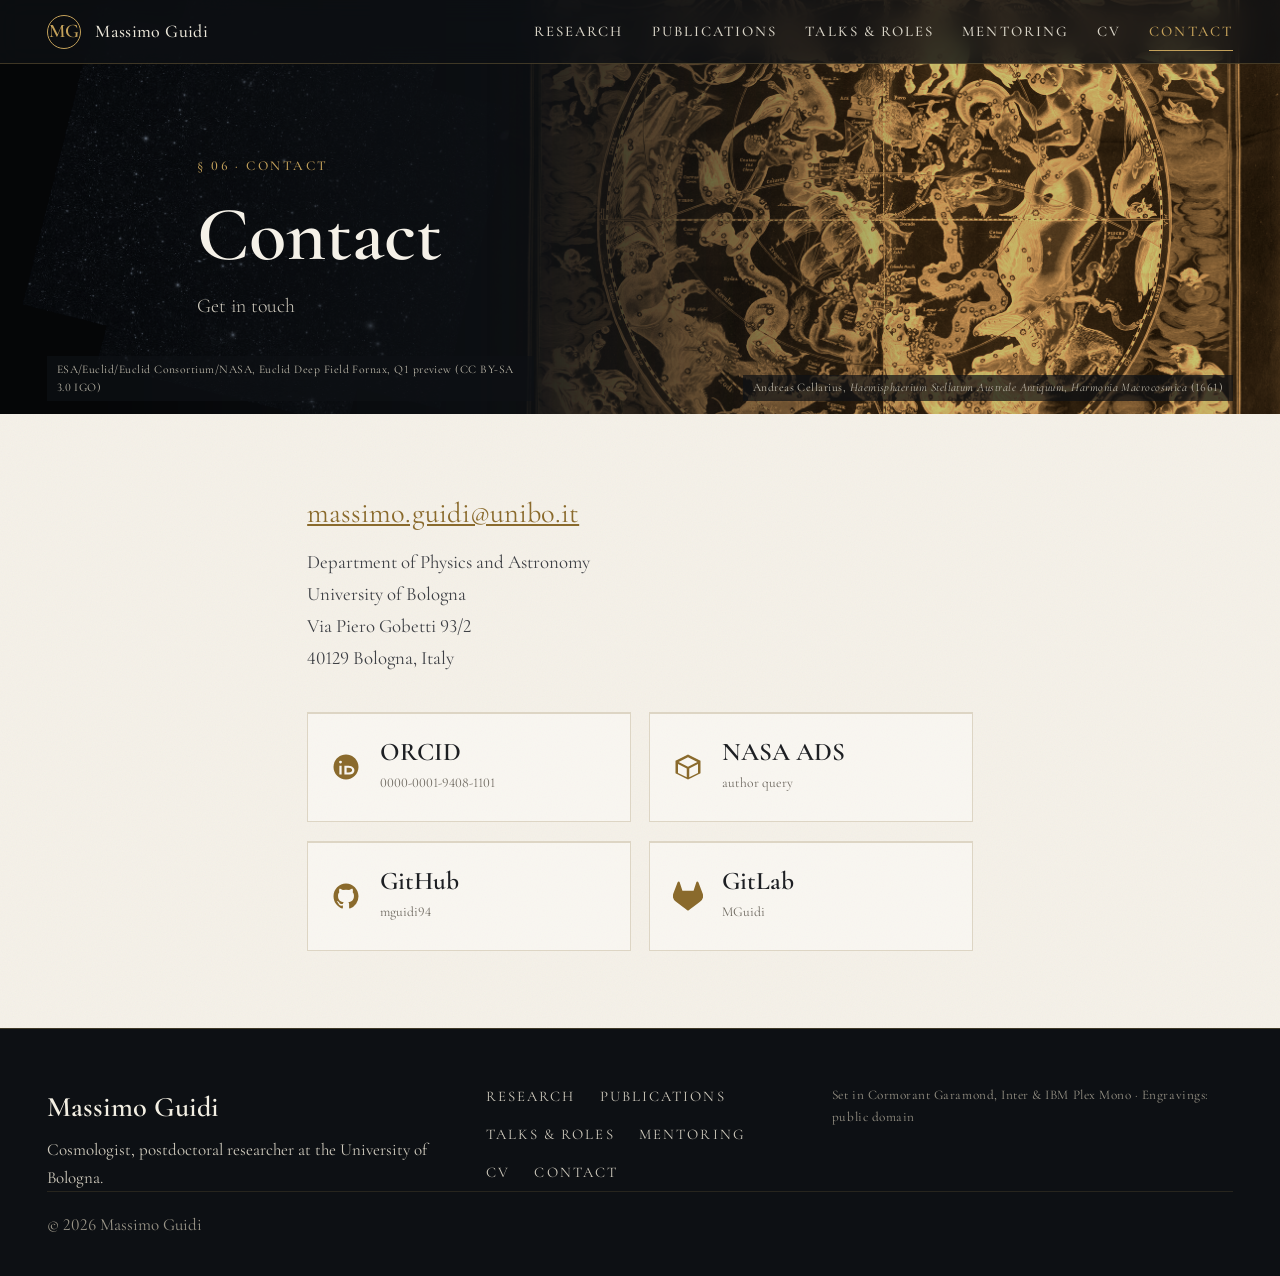
==== commit cddbef69: "Flammarion inside the BOSS light cone; modern survey and telescope images on the left of inner page " ====
--- a/contact.html
+++ b/contact.html
@@ -23,12 +23,14 @@
 </nav>
 
 <header class="page-hero">
+  <img class="ph-mod" src="assets/m-contact-fornax.jpg" alt="Euclid Deep Field Fornax">
   <img class="ph-img" src="assets/contact-starchart.jpg" alt="Engraving of a southern star chart">
   <div class="page-hero-inner">
     <p class="eyebrow">§ 06 · CONTACT</p>
     <h1>Contact</h1>
     <p class="sub">Get in touch</p>
   </div>
+  <p class="page-credit left">ESA/Euclid/Euclid Consortium/NASA, Euclid Deep Field Fornax, Q1 preview (CC BY-SA 3.0 IGO)</p>
   <p class="page-credit">Andreas Cellarius, <em>Haemisphaerium Stellatum Australe Antiquum</em>, <em>Harmonia Macrocosmica</em> (1661)</p>
 </header>
 
--- a/style.css
+++ b/style.css
@@ -1,4 +1,4 @@
-@import url('https://fonts.googleapis.com/css2?family=Cormorant+Garamond:ital,wght@0,500;0,600;1,400&family=EB+Garamond:ital,wght@0,400;0,500;1,400&family=Inter:wght@300;400;500;600&family=IBM+Plex+Mono:wght@400;500&display=swap');
+@import url('https://fonts.googleapis.com/css2?family=Cormorant+Garamond:ital,wght@0,400;0,500;0,600;0,700;1,400;1,500&display=swap');
 
 /* ---------- Design tokens ---------- */
 :root {
@@ -13,10 +13,11 @@
   --hair: rgba(196, 161, 90, 0.28);
   --rule: #ddd5c4;
 
+  /* single typeface site-wide (Cormorant Garamond); the old ui/mono/read roles all point to it */
   --f-display: 'Cormorant Garamond', 'Cormorant', Garamond, 'Times New Roman', serif;
-  --f-ui: 'Inter', system-ui, -apple-system, 'Segoe UI', Roboto, Helvetica, Arial, sans-serif;
-  --f-mono: 'IBM Plex Mono', ui-monospace, 'SF Mono', Menlo, Consolas, 'Liberation Mono', monospace;
-  --f-read: 'EB Garamond', Georgia, 'Times New Roman', serif;
+  --f-ui: 'Cormorant Garamond', 'Cormorant', Garamond, 'Times New Roman', serif;
+  --f-mono: 'Cormorant Garamond', 'Cormorant', Garamond, 'Times New Roman', serif;
+  --f-read: 'Cormorant Garamond', 'Cormorant', Garamond, 'Times New Roman', serif;
 
   --nav-h: 64px;
   --gutter: clamp(1rem, 4vw, 2.5rem);
@@ -285,12 +286,13 @@
 .astro { position: relative; width: 100%; max-width: 560px; margin: 0 auto; aspect-ratio: 1; }
 .astro-img {
   position: absolute;
-  inset: 20%;
-  width: 60%; height: 60%;
-  border-radius: 50%;
+  /* oversized and clipped to a circle of the old 60% diameter, so the engraving's own
+     dark frame falls outside the visible disc */
+  inset: 12%;
+  width: 76%; height: 76%;
+  clip-path: circle(39.5% at 50% 50%);
   object-fit: cover;
-  object-position: 50% 42%;
-  border: 1px solid var(--hair);
+  object-position: 50% 45%;
   filter: invert(1) grayscale(1) sepia(1) saturate(2.2) hue-rotate(-8deg) brightness(0.72) contrast(1.05);
 }
 .astro svg { position: absolute; inset: 0; width: 100%; height: 100%; overflow: visible; }
@@ -300,7 +302,11 @@
 @keyframes spin { to { transform: rotate(360deg); } }
 .astro text { font-family: var(--f-mono); font-size: 11px; letter-spacing: 0.12em; fill: var(--brass); }
 .astro-credit {
-  margin: 0.6rem 0 0;
+  position: relative;
+  width: fit-content;
+  margin: 0.6rem auto 0;
+  padding: 0.15rem 0.5rem;
+  background: rgba(13, 16, 20, 0.8);
   text-align: center;
   font-family: var(--f-mono);
   font-style: italic;
@@ -558,3 +564,28 @@
 /* mono tags: darker on paper, brass on dark */
 .mono-tag { color: var(--brass-deep); border-color: #cdbf9d; }
 .feature .mono-tag { color: var(--brass); border-color: var(--hair); }
+
+/* Cormorant runs small: scale the whole rem system up and use lining figures for dates and counts */
+html { font-size: 118%; }
+body { font-variant-numeric: lining-nums; }
+
+/* BOSS DR12 light-cone slice fanning out behind the Flammarion disc */
+.astro svg.cone text { font-size: 10px; fill: var(--brass); fill-opacity: .7; stroke: none; }
+/* modern survey/telescope image on the left, antique engraving on the right */
+.ph-mod {
+  position: absolute;
+  top: 0; left: 0; bottom: 0;
+  width: 42%;
+  height: 100%;
+  object-fit: cover;
+  object-position: 50% 50%;
+  z-index: -1;
+  opacity: 0.6;
+  filter: grayscale(1) sepia(0.35) hue-rotate(175deg) saturate(1.3) brightness(0.8) contrast(1.15);
+  -webkit-mask-image: linear-gradient(to right, #000 20%, transparent 100%);
+  mask-image: linear-gradient(to right, #000 20%, transparent 100%);
+}
+.ph-mod.dim { opacity: 0.32; }
+.page-credit.left { right: auto; left: var(--gutter); max-width: 38%; text-align: left; }
+@media (max-width: 760px) { .ph-mod, .ph-mod.dim { opacity: 0.32; }
+.page-credit.left { display: none; } }
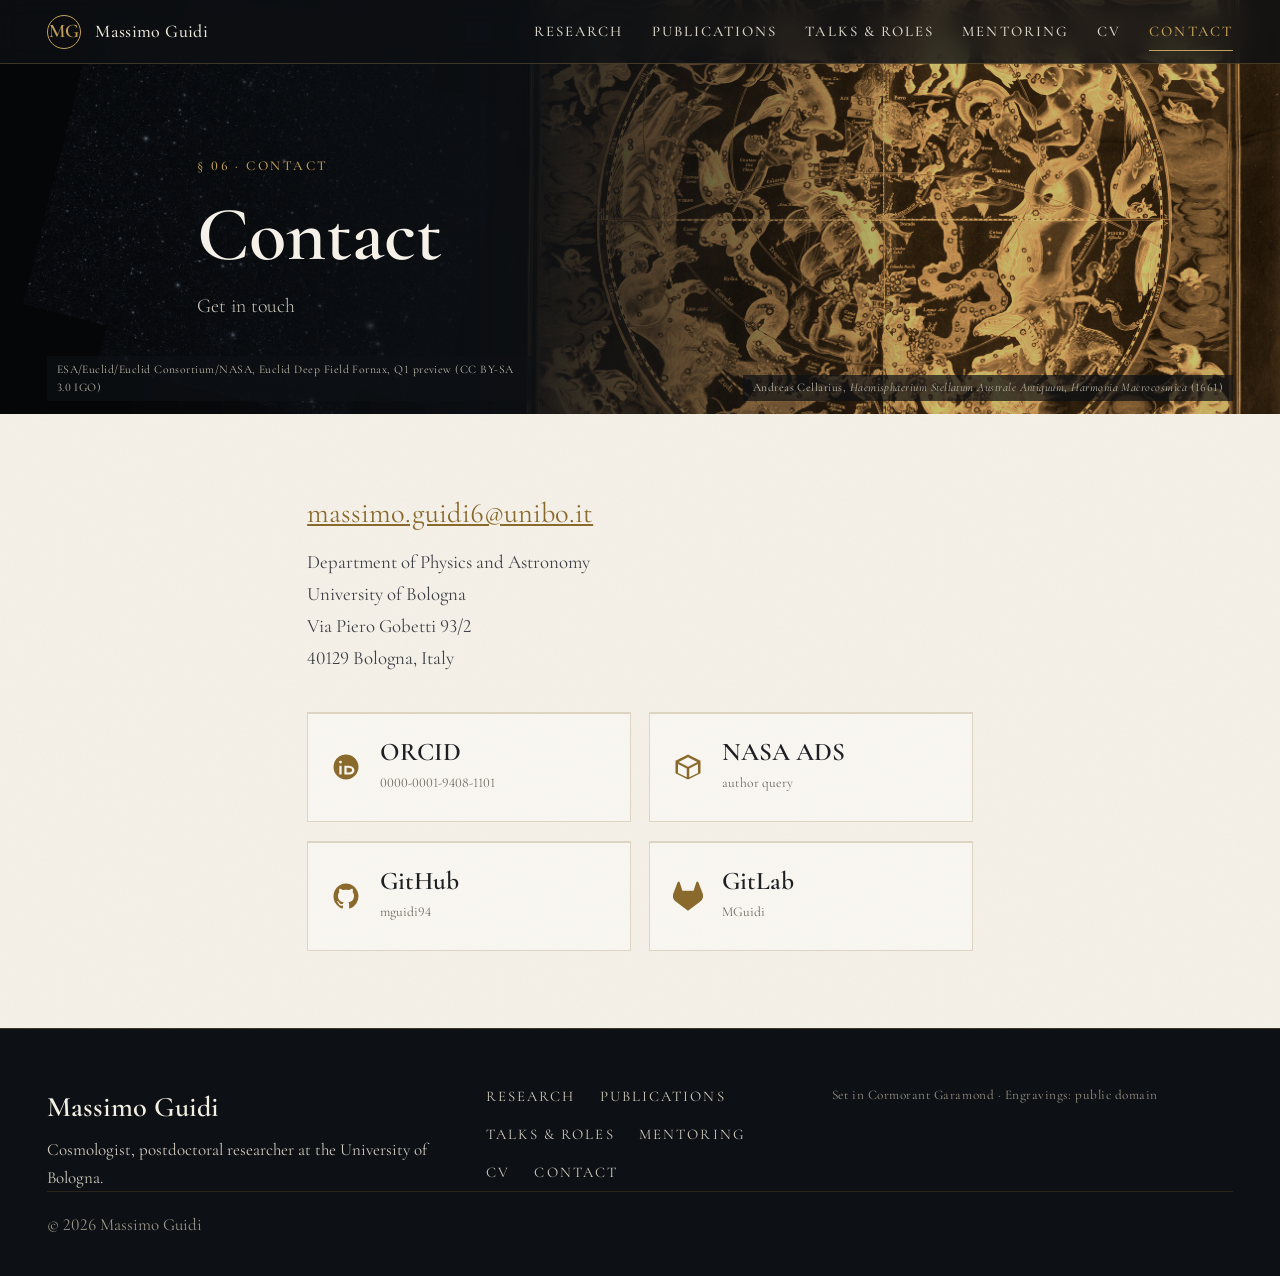
==== commit 268314cd: "Mobile layout fixes, email massimo.guidi6@unibo.it, footer font credit Co-Authored-By: Claude Opus 5" ====
--- a/contact.html
+++ b/contact.html
@@ -4,7 +4,15 @@
 <meta charset="utf-8">
 <meta name="viewport" content="width=device-width, initial-scale=1">
 <title>Contact · Massimo Guidi</title>
-<meta name="description" content="Get in touch">
+<meta name="description" content="Massimo Guidi, cosmologist: get in touch.">
+<link rel="canonical" href="https://mguidi.pages.dev/contact">
+<meta property="og:type" content="website">
+<meta property="og:site_name" content="Massimo Guidi">
+<meta property="og:title" content="Contact · Massimo Guidi">
+<meta property="og:description" content="Massimo Guidi, cosmologist: get in touch.">
+<meta property="og:url" content="https://mguidi.pages.dev/contact">
+<meta property="og:image" content="https://mguidi.pages.dev/assets/og-image.jpg">
+<meta name="twitter:card" content="summary_large_image">
 <script>document.documentElement.classList.add('js');</script>
 <link rel="stylesheet" href="style.css">
 </head>
@@ -36,7 +44,7 @@
 
 <main class="page">
   <div class="wrap narrow">
-    <p class="mailline"><a href="mailto:massimo.guidi@unibo.it">massimo.guidi@unibo.it</a></p>
+    <p class="mailline"><a href="mailto:massimo.guidi6@unibo.it">massimo.guidi6@unibo.it</a></p>
     <address class="addr">Department of Physics and Astronomy<br>University of Bologna<br>Via Piero Gobetti 93/2<br>40129 Bologna, Italy</address>
     <div class="linkcards">
       <a class="linkcard reveal" href="https://orcid.org/0000-0001-9408-1101" target="_blank" rel="noopener" aria-label="ORCID"><svg viewBox="0 0 24 24" width="30" height="30" aria-hidden="true"><path fill="currentColor" d="M12 2C6.48 2 2 6.48 2 12s4.48 10 10 10 10-4.48 10-10S17.52 2 12 2zM7.6 6.9a1.15 1.15 0 1 1 0 2.3 1.15 1.15 0 0 1 0-2.3zM8.5 10.9v7.1H6.7v-7.1h1.8zm2.2 0h3.4c3.2 0 4.6 2.3 4.6 3.6 0 2-1.6 3.5-4.6 3.5h-3.4v-7.1zm1.8 1.6v3.9h1.5c2 0 2.9-1 2.9-2s-.8-1.9-2.9-1.9h-1.5z"/></svg><span><b>ORCID</b><small>0000-0001-9408-1101</small></span></a>
@@ -61,7 +69,7 @@
       <a href="cv.html">CV</a>
       <a href="contact.html">Contact</a>
     </nav>
-    <p class="mono">Set in Cormorant Garamond, Inter &amp; IBM Plex Mono · Engravings: public domain</p>
+    <p class="mono">Set in Cormorant Garamond · Engravings: public domain</p>
   </div>
   <p class="foot-copy">© 2026 Massimo Guidi</p>
 </footer>
--- a/style.css
+++ b/style.css
@@ -589,3 +589,17 @@
 .page-credit.left { right: auto; left: var(--gutter); max-width: 38%; text-align: left; }
 @media (max-width: 760px) { .ph-mod, .ph-mod.dim { opacity: 0.32; }
 .page-credit.left { display: none; } }
+
+/* Phone layout: stats in one row, buttons side by side, room for the header credit */
+@media (max-width: 760px) {
+  .stats { display: grid; grid-template-columns: repeat(3, 1fr); gap: 0.4rem 1rem; }
+  .stat b { font-size: 2rem; }
+  .stat small { display: block; font-size: 0.56rem; letter-spacing: 0.08em; line-height: 1.35; }
+  .stats-cap { font-size: 0.55rem; letter-spacing: 0.08em; line-height: 1.5; }
+  .actions .btn { flex: 1 1 0; text-align: center; padding-inline: 0.8rem; }
+  .actions .icon-links { flex-basis: 100%; }
+  .page-hero-inner { padding-bottom: 4.8rem; }
+  .page-credit { font-size: 0.55rem; bottom: 0.6rem; }
+  .statbar { gap: 0.35rem 1.1rem; }
+  .statbar .dot { display: none; }
+}
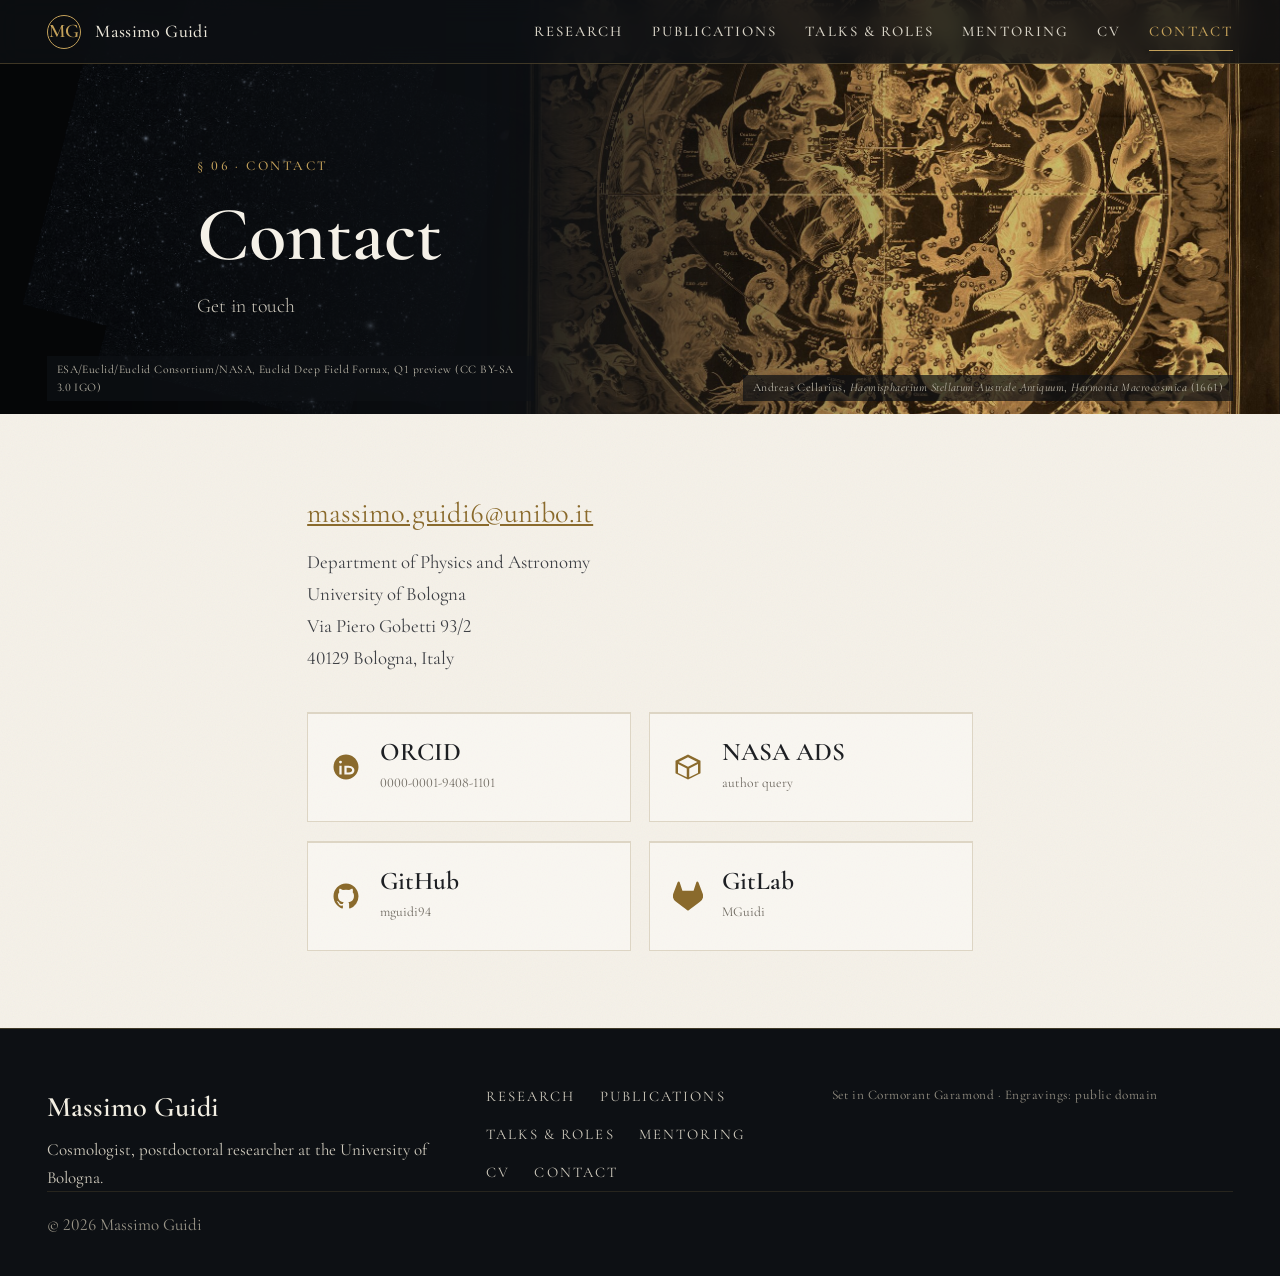
==== commit 7b61553e: "Slowly turning spheres in the Publications and Contact engravings Planisphaerium: planetary disc tur" ====
--- a/contact.html
+++ b/contact.html
@@ -32,7 +32,11 @@
 
 <header class="page-hero">
   <img class="ph-mod" src="assets/m-contact-fornax.jpg" alt="Euclid Deep Field Fornax">
-  <img class="ph-img" src="assets/contact-starchart.jpg" alt="Engraving of a southern star chart">
+  <svg class="ph-img orrery" viewBox="0 0 1600 1349" preserveAspectRatio="xMidYMid slice" style="--cx:804px;--cy:652px" role="img" aria-label="Cellarius, Haemisphaerium Stellatum Australe: the southern sky turns slowly around the pole">
+<defs><clipPath id="orb0"><circle cx="804" cy="652" r="561"/></clipPath></defs>
+<image href="assets/contact-starchart-brass.jpg" width="1600" height="1349"/>
+<g clip-path="url(#orb0)"><image class="orb-sky" href="assets/contact-starchart-brass.jpg" width="1600" height="1349"/></g>
+</svg>
   <div class="page-hero-inner">
     <p class="eyebrow">§ 06 · CONTACT</p>
     <h1>Contact</h1>
--- a/style.css
+++ b/style.css
@@ -414,6 +414,12 @@
   -webkit-mask-image: linear-gradient(to right, transparent 0%, #000 55%);
   mask-image: linear-gradient(to right, transparent 0%, #000 55%);
 }
+/* engravings whose spheres turn: tint is baked into the *-brass.jpg files */
+svg.ph-img.orrery { filter: none; }
+.orrery image[class] { transform-box: view-box; transform-origin: var(--cx) var(--cy); }
+.orrery .orb-slow { animation: spin 900s linear infinite reverse; }
+.orrery .orb-fast { animation: spin 240s linear infinite reverse; }
+.orrery .orb-sky  { animation: spin 1200s linear infinite; }
 .page-hero-inner { width: 100%; max-width: 980px; margin: 0 auto; padding: 3rem var(--gutter); }
 .page-hero h1 {
   font-family: var(--f-display);
